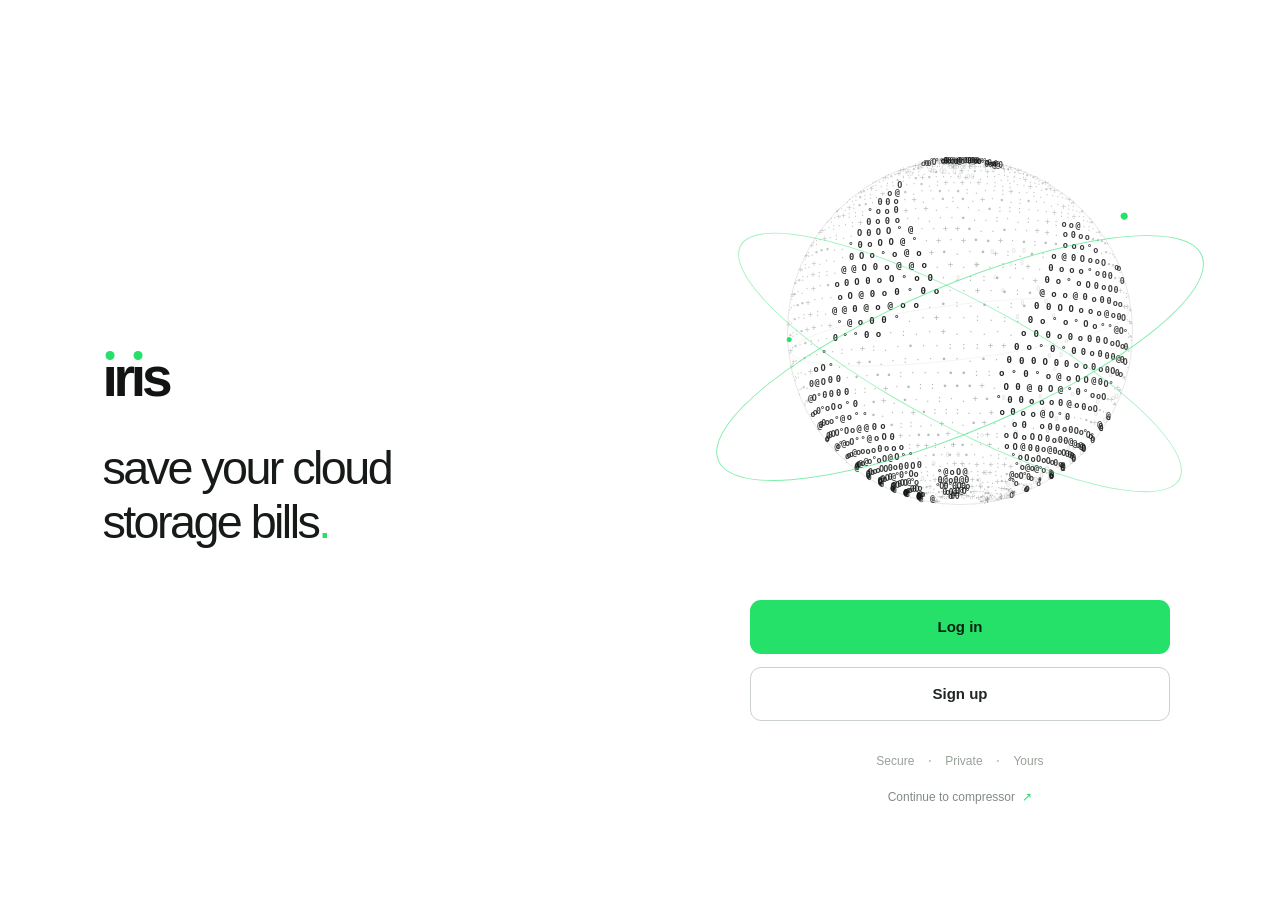
==== internal/web/static/login.html @ 063ccf09 "Initial commit: IRIS compressor" ====
<!doctype html>
<html lang="en">
<head>
  <meta charset="utf-8">
  <meta name="viewport" content="width=device-width, initial-scale=1">
  <meta name="theme-color" content="#ffffff">
  <meta name="description" content="IRIS — save your cloud storage bills.">
  <title>IRIS — Save your cloud storage bills</title>
  <link rel="stylesheet" href="css/styles.css">
  <script src="js/globe.js" defer></script>
  <script src="js/site.js" defer></script>
  <script src="js/clerk-auth.js" defer></script>
</head>
<body class="login-page">
  <main class="login-layout">
    <section class="login-brand-panel" aria-label="IRIS introduction">
      <a class="brand login-brand" href="index.html" aria-label="IRIS home">
        <span class="brand-i">ı</span><span>r</span><span class="brand-i">ı</span><span>s</span>
      </a>

      <h1>save your cloud<br>storage bills<span class="green-dot">.</span></h1>
    </section>

    <section class="login-action-panel" aria-label="Account options">
      <div class="globe-stage" aria-label="Rotating ASCII globe">
        <canvas id="globe-canvas" role="img" aria-label="A monochrome globe formed from ASCII characters, rotating clockwise"></canvas>
        <span class="globe-orbit orbit-one" aria-hidden="true"><i></i></span>
        <span class="globe-orbit orbit-two" aria-hidden="true"><i></i></span>
      </div>

      <div class="auth-actions">
        <button class="button button-green auth-open" data-auth-mode="login" type="button">Log in</button>
        <button class="button button-outline auth-open" data-auth-mode="signup" type="button">Sign up</button>
      </div>

      <p class="trust-line"><span>Secure</span><i>•</i><span>Private</span><i>•</i><span>Yours</span></p>
      <a class="continue-link" href="index.html">Continue to compressor <span aria-hidden="true">↗</span></a>
    </section>
  </main>

  <dialog class="auth-dialog" id="auth-dialog" aria-labelledby="auth-title">
    <button class="dialog-close" id="auth-close" type="button" aria-label="Close dialog">×</button>
    <p class="eyebrow">WELCOME TO IRIS</p>
    <h2 id="auth-title">Log in</h2>
    <p class="dialog-description">Account access is a visual prototype and isn't connected to an authentication service yet.</p>

    <form id="auth-form">
      <label for="auth-email">Email</label>
      <input id="auth-email" name="email" type="email" placeholder="you@example.com" autocomplete="email" required>

      <label for="auth-password">Password</label>
      <input id="auth-password" name="password" type="password" placeholder="Enter a password" autocomplete="current-password" minlength="8" required>

      <button class="button button-green auth-submit" type="submit">Continue</button>
    </form>

    <p class="auth-notice" id="auth-notice" role="status" hidden></p>
    <button class="text-button dialog-mode-toggle" id="auth-mode-toggle" type="button">Don't have an account? Sign up</button>
  </dialog>
</body>
</html>
---- internal/web/static/css/styles.css ----
:root {
  --green: #25e069;
  --green-hover: #1fce60;
  --ink: #111412;
  --muted: #747d77;
  --soft-muted: #929b94;
  --line: #dfe5e1;
  --surface: #ffffff;
  --surface-soft: #fafbfa;
  --font: "Geist", "Inter", -apple-system, BlinkMacSystemFont, "Segoe UI", sans-serif;
}

* {
  box-sizing: border-box;
}

html {
  min-width: 320px;
  scroll-behavior: smooth;
}

body {
  margin: 0;
  min-height: 100vh;
  background: var(--surface);
  color: var(--ink);
  font-family: var(--font);
  -webkit-font-smoothing: antialiased;
  text-rendering: optimizeLegibility;
}

button,
input {
  font: inherit;
}

button,
a {
  -webkit-tap-highlight-color: transparent;
}

a {
  color: inherit;
}

button:focus-visible,
a:focus-visible,
input:focus-visible {
  outline: 2px solid var(--green);
  outline-offset: 4px;
}

[hidden] {
  display: none !important;
}

.visually-hidden {
  position: absolute !important;
  width: 1px !important;
  height: 1px !important;
  padding: 0 !important;
  margin: -1px !important;
  overflow: hidden !important;
  clip: rect(0, 0, 0, 0) !important;
  white-space: nowrap !important;
  border: 0 !important;
}

/* Logo */

.brand {
  align-items: baseline;
  display: inline-flex;
  flex: 0 0 auto;
  gap: 0;
  color: var(--ink);
  font-size: 35px;
  font-weight: 850;
  letter-spacing: -.075em;
  line-height: .95;
  text-decoration: none;
  user-select: none;
}

.brand-i {
  display: inline-block;
  position: relative;
}

.brand-i::before {
  background: var(--green);
  border-radius: 50%;
  content: "";
  height: .16em;
  left: 50%;
  position: absolute;
  top: .005em;
  transform: translateX(-28%);
  width: .16em;
}

.brand-inline {
  letter-spacing: -.075em;
}

.green-dot {
  color: var(--green);
}

/* Navigation */

.site-header {
  align-items: center;
  display: grid;
  grid-template-columns: minmax(120px, 1fr) auto minmax(120px, 1fr);
  margin: 0 auto;
  max-width: 1600px;
  min-height: 94px;
  padding: 26px clamp(24px, 4.2vw, 68px);
  position: relative;
  width: 100%;
  z-index: 5;
}

.site-nav {
  align-items: center;
  display: flex;
  gap: clamp(24px, 3vw, 48px);
  justify-content: center;
}

.site-nav a {
  color: #222723;
  font-size: 15px;
  font-weight: 500;
  padding: 6px 0 8px;
  position: relative;
  text-decoration: none;
  transition: color .18s ease;
}

.site-nav a:hover {
  color: #000;
}

.site-nav a.active::after {
  background: var(--ink);
  bottom: 1px;
  content: "";
  height: 1.5px;
  left: 0;
  position: absolute;
  right: 0;
}

.page-editorial .site-nav a.active::after,
.page-home .site-nav a.active::after {
  background: var(--ink);
}

.header-spacer {
  display: block;
}

.nav-toggle {
  display: none;
}

/* Home / compressor */

.home-main {
  align-items: center;
  display: flex;
  flex-direction: column;
  justify-content: center;
  min-height: calc(100svh - 94px);
  padding: 12px 24px 34px;
}

.dropzone {
  align-items: center;
  background: #fff;
  border: 1.5px dashed #d8dfda;
  border-radius: 22px;
  display: flex;
  justify-content: center;
  min-height: 410px;
  max-width: 820px;
  padding: 36px;
  position: relative;
  transition: background-color .2s ease, border-color .2s ease, box-shadow .2s ease;
  width: min(100%, 820px);
}

.dropzone.is-dragging {
  background: #f6fff9;
  border-color: var(--green);
  box-shadow: 0 0 0 4px rgba(37, 224, 105, .07);
}

.state {
  align-items: center;
  display: flex;
  flex-direction: column;
  justify-content: center;
  text-align: center;
  width: 100%;
  animation: state-in .32s cubic-bezier(.2, .7, .25, 1) both;
}

@keyframes state-in {
  from {
    opacity: 0;
    transform: translateY(8px);
  }
  to {
    opacity: 1;
    transform: translateY(0);
  }
}

.upload-symbol {
  color: #1c211e;
  height: 54px;
  margin-bottom: 28px;
  stroke: currentColor;
  stroke-linecap: round;
  stroke-linejoin: round;
  stroke-width: 1.65;
  width: 54px;
}

.state h1 {
  font-size: clamp(27px, 3vw, 34px);
  font-weight: 700;
  letter-spacing: -.045em;
  line-height: 1.15;
  margin: 0 0 24px;
}

.state h2 {
  font-size: 24px;
  font-weight: 700;
  letter-spacing: -.035em;
  line-height: 1.2;
  margin: 0 0 10px;
}

.helper-text,
.state-description {
  color: var(--muted);
  font-size: 14px;
  line-height: 1.6;
  margin: 16px 0 0;
}

.button {
  align-items: center;
  border: 1px solid transparent;
  border-radius: 11px;
  cursor: pointer;
  display: inline-flex;
  font-size: 15px;
  font-weight: 600;
  justify-content: center;
  min-height: 49px;
  padding: 0 27px;
  text-align: center;
  text-decoration: none;
  transition: background .16s ease, border-color .16s ease, box-shadow .16s ease, transform .16s ease;
}

.button:active {
  transform: translateY(1px) scale(.99);
}

.button-green {
  background: var(--green);
  color: #06230f;
}

.button-green:hover {
  background: var(--green-hover);
  box-shadow: 0 5px 18px rgba(37, 224, 105, .17);
}

.button-outline {
  background: rgba(255, 255, 255, .72);
  border-color: #cbd2cd;
  color: #202622;
}

.button-outline:hover {
  background: #f9fbf9;
  border-color: #9ca69f;
}

.button-quiet {
  background: transparent;
  border-color: #e1e5e2;
  color: #444c46;
}

.button-quiet:hover {
  background: #f7f9f7;
}

.eyebrow {
  color: #858e88;
  font-size: 11px;
  font-weight: 700;
  letter-spacing: .11em;
  margin: 0 0 13px;
}

.selected-name {
  color: var(--ink);
  font-size: clamp(18px, 2vw, 23px);
  font-weight: 650;
  letter-spacing: -.035em;
  margin: 0;
  max-width: 100%;
  overflow-wrap: anywhere;
}

.file-icon {
  align-items: center;
  background: #effbf3;
  border-radius: 15px;
  color: #199b50;
  display: flex;
  height: 58px;
  justify-content: center;
  margin-bottom: 20px;
  width: 58px;
}

.file-icon svg {
  fill: none;
  height: 31px;
  stroke: currentColor;
  stroke-linecap: round;
  stroke-linejoin: round;
  stroke-width: 1.65;
  width: 31px;
}

.selected-actions {
  display: flex;
  flex-wrap: wrap;
  gap: 10px;
  justify-content: center;
  margin-top: 25px;
}

.text-button {
  background: transparent;
  border: 0;
  color: #737d76;
  cursor: pointer;
  font-size: 14px;
  margin-top: 17px;
  padding: 6px 10px;
  text-decoration: none;
  transition: color .16s ease;
}

.text-button:hover {
  color: var(--ink);
}

/* Upload progress */

.progress-ring {
  align-items: center;
  background: conic-gradient(
    var(--green) 0deg var(--progress, 0deg),
    #e9eeeb var(--progress, 0deg) 360deg
  );
  border-radius: 50%;
  display: flex;
  height: 106px;
  justify-content: center;
  margin-bottom: 27px;
  position: relative;
  width: 106px;
}

.progress-ring::before {
  background: #fff;
  border-radius: 50%;
  content: "";
  inset: 5px;
  position: absolute;
}

.progress-ring span {
  color: #202622;
  font-size: 21px;
  font-weight: 650;
  letter-spacing: -.04em;
  position: relative;
}

.progress-ring.is-processing {
  animation: ring-spin .9s linear infinite;
  background: conic-gradient(
    from 25deg,
    #e7eee9 0deg,
    #e7eee9 235deg,
    var(--green) 290deg,
    var(--green) 360deg
  );
}

.progress-ring.is-processing span {
  display: none;
}

@keyframes ring-spin {
  to {
    transform: rotate(360deg);
  }
}

/* Success checkmark */

.success-mark {
  height: 106px;
  margin-bottom: 25px;
  width: 106px;
}

.success-mark svg {
  display: block;
  height: 100%;
  overflow: visible;
  width: 100%;
}

.success-circle {
  fill: none;
  stroke: var(--green);
  stroke-dasharray: 264;
  stroke-dashoffset: 264;
  stroke-linecap: round;
  stroke-width: 3;
  animation: draw-circle .45s ease-out forwards;
}

.success-tick {
  fill: none;
  stroke: var(--green);
  stroke-dasharray: 70;
  stroke-dashoffset: 70;
  stroke-linecap: round;
  stroke-linejoin: round;
  stroke-width: 5.5;
  animation: draw-tick .35s .38s cubic-bezier(.22, .8, .25, 1) forwards;
}

.state-success .success-mark {
  animation: tick-pop .36s .55s cubic-bezier(.2, .8, .2, 1) both;
}

@keyframes draw-circle {
  to {
    stroke-dashoffset: 0;
  }
}

@keyframes draw-tick {
  to {
    stroke-dashoffset: 0;
  }
}

@keyframes tick-pop {
  0% { transform: scale(.92); }
  75% { transform: scale(1.055); }
  100% { transform: scale(1); }
}

.error-mark {
  align-items: center;
  border: 2px solid #dc6f6f;
  border-radius: 50%;
  color: #c64848;
  display: flex;
  font-size: 30px;
  height: 64px;
  justify-content: center;
  margin-bottom: 24px;
  width: 64px;
}

/* Results */

.size-comparison {
  border-bottom: 1px solid #edf0ee;
  border-top: 1px solid #edf0ee;
  display: grid;
  gap: 22px;
  grid-template-columns: 1fr 1fr;
  margin: 26px auto 15px;
  max-width: 470px;
  padding: 18px 0;
  width: 100%;
}

.size-comparison div {
  display: flex;
  flex-direction: column;
  gap: 7px;
  min-width: 0;
}

.size-comparison div + div {
  border-left: 1px solid #edf0ee;
}

.size-comparison span {
  color: var(--muted);
  font-size: 13px;
}

.size-comparison strong {
  font-size: 22px;
  font-weight: 700;
  letter-spacing: -.04em;
  overflow-wrap: anywhere;
}

.savings-note {
  color: #128e44;
  font-size: 14px;
  font-weight: 650;
  margin: 0 0 20px;
}

.savings-note.is-neutral {
  color: var(--muted);
}

.download-button {
  gap: 13px;
  max-width: 350px;
  width: 100%;
}

.download-button span {
  font-size: 19px;
  line-height: 1;
}

/* About, Features and Team */

.editorial-main {
  margin: 0 auto;
  max-width: 1440px;
  padding: 70px clamp(28px, 5vw, 76px) 100px;
  width: 100%;
}

.editorial-content {
  margin-left: clamp(0px, 14vw, 205px);
  max-width: 790px;
}

.editorial-content h1 {
  color: #111412;
  font-size: clamp(52px, 5.6vw, 78px);
  font-weight: 850;
  letter-spacing: -.06em;
  line-height: 1.02;
  margin: 0 0 30px;
}

.editorial-content h2 {
  color: #171b18;
  font-size: clamp(24px, 2.4vw, 32px);
  font-weight: 500;
  letter-spacing: -.04em;
  line-height: 1.2;
  margin: 0 0 44px;
}

.editorial-copy {
  color: #171b18;
  font-size: 18px;
  font-weight: 400;
  line-height: 1.65;
}

.editorial-copy p {
  margin: 0 0 26px;
}

.closing-line {
  font-size: clamp(21px, 2vw, 27px);
  font-weight: 800;
  letter-spacing: -.04em;
  line-height: 1.35;
  margin: 58px 0 0;
}

.features-main {
  padding-top: 66px;
}

.features-content {
  max-width: 870px;
}

.editorial-content h1.uppercase-heading {
  margin-bottom: 27px;
  text-transform: uppercase;
}

.square-dot {
  display: inline-block;
  margin-left: 2px;
}

.features-intro {
  color: #202522;
  font-size: 19px;
  line-height: 1.68;
  margin: 0;
  max-width: 790px;
}

.feature-list {
  display: flex;
  flex-direction: column;
  gap: 44px;
  margin-top: 46px;
}

.feature-item h2 {
  align-items: baseline;
  display: flex;
  font-size: 23px;
  font-weight: 750;
  gap: 10px;
  letter-spacing: -.035em;
  margin: 0 0 10px;
}

.feature-item h2 span {
  color: var(--green);
  font-size: 22px;
  font-weight: 750;
}

.feature-item p {
  color: #272d29;
  font-size: 17px;
  line-height: 1.68;
  margin: 0 0 0 52px;
  max-width: 740px;
}

.team-main {
  min-height: calc(100svh - 94px);
}

.text-link {
  align-items: center;
  color: #111412;
  display: inline-flex;
  font-size: 16px;
  font-weight: 650;
  gap: 10px;
  margin-top: 24px;
  text-decoration-thickness: 1px;
  text-underline-offset: 5px;
}

.text-link span {
  color: var(--green);
}

/* Login and sign-up prototype */

.login-page {
  background: #fff;
  min-height: 100svh;
  overflow-x: hidden;
}

.login-layout {
  display: grid;
  grid-template-columns: 1fr 1fr;
  min-height: 100svh;
}

.login-brand-panel {
  align-items: flex-start;
  display: flex;
  flex-direction: column;
  justify-content: center;
  padding: clamp(36px, 8vw, 130px);
  padding-right: clamp(30px, 5vw, 90px);
}

.login-brand {
  font-size: clamp(42px, 4.3vw, 58px);
  margin-bottom: 38px;
}

.login-brand-panel h1 {
  color: #171b18;
  font-size: clamp(34px, 3.65vw, 54px);
  font-weight: 480;
  letter-spacing: -.055em;
  line-height: 1.16;
  margin: 0;
}

.login-action-panel {
  align-items: center;
  display: flex;
  flex-direction: column;
  justify-content: center;
  min-width: 0;
  padding: 44px clamp(28px, 5.5vw, 84px);
  position: relative;
}

/* Globe */

.globe-stage {
  aspect-ratio: 1;
  margin-bottom: 33px;
  max-width: 470px;
  position: relative;
  width: min(100%, 470px);
}

#globe-canvas {
  display: block;
  height: 100%;
  position: relative;
  width: 100%;
  z-index: 1;
}

.globe-orbit {
  border: 1px solid rgba(37, 224, 105, .58);
  border-radius: 50%;
  height: 31%;
  left: -6%;
  pointer-events: none;
  position: absolute;
  top: 40%;
  transform: rotate(-23deg);
  width: 112%;
  z-index: 2;
}

.globe-orbit i {
  background: var(--green);
  border-radius: 50%;
  height: 7px;
  position: absolute;
  right: 10%;
  top: 2px;
  width: 7px;
}

.orbit-two {
  border-color: rgba(37, 224, 105, .42);
  height: 27%;
  left: -3%;
  top: 43%;
  transform: rotate(28deg);
  width: 106%;
}

.orbit-two i {
  height: 5px;
  left: 17%;
  right: auto;
  top: auto;
  bottom: 0;
  width: 5px;
}

.auth-actions {
  display: flex;
  flex-direction: column;
  gap: 13px;
  max-width: 420px;
  width: min(100%, 420px);
}

.auth-actions .button {
  min-height: 54px;
  width: 100%;
}

.auth-actions .button-green {
  box-shadow: none;
}

.trust-line {
  align-items: center;
  color: #98a19a;
  display: flex;
  font-size: 12px;
  gap: 14px;
  justify-content: center;
  margin: 33px 0 0;
}

.trust-line i {
  color: #bdc5bf;
  font-size: 8px;
  font-style: normal;
}

.continue-link {
  color: #818b83;
  font-size: 12px;
  margin-top: 22px;
  text-decoration: none;
  transition: color .16s ease;
}

.continue-link:hover {
  color: #222723;
}

.continue-link span {
  color: var(--green);
  margin-left: 4px;
}

/* Authentication dialog */

.auth-dialog {
  background: #fff;
  border: 1px solid #e4e9e5;
  border-radius: 20px;
  box-shadow: 0 24px 90px rgba(15, 24, 18, .15);
  color: var(--ink);
  max-width: min(440px, calc(100vw - 32px));
  padding: 32px;
  width: 440px;
}

.auth-dialog::backdrop {
  background: rgba(10, 14, 11, .28);
  backdrop-filter: blur(5px);
}

.auth-dialog[open] {
  animation: dialog-in .23s ease both;
}

@keyframes dialog-in {
  from {
    opacity: 0;
    transform: translateY(7px) scale(.985);
  }
  to {
    opacity: 1;
    transform: translateY(0) scale(1);
  }
}

.dialog-close {
  align-items: center;
  background: transparent;
  border: 0;
  color: #727b74;
  cursor: pointer;
  display: flex;
  font-size: 26px;
  height: 32px;
  justify-content: center;
  line-height: 1;
  padding: 0;
  position: absolute;
  right: 23px;
  top: 19px;
  width: 32px;
}

.auth-dialog h2 {
  font-size: 32px;
  font-weight: 750;
  letter-spacing: -.05em;
  margin: 0 0 10px;
}

.dialog-description {
  color: var(--muted);
  font-size: 14px;
  line-height: 1.55;
  margin: 0 0 22px;
}

.auth-dialog form {
  display: flex;
  flex-direction: column;
  gap: 9px;
}

.auth-dialog label {
  color: #303832;
  font-size: 13px;
  font-weight: 600;
  margin-top: 5px;
}

.auth-dialog input {
  background: #fcfdfc;
  border: 1px solid #dce3de;
  border-radius: 9px;
  color: var(--ink);
  min-height: 46px;
  padding: 0 12px;
  width: 100%;
}

.auth-dialog input:focus {
  border-color: var(--green);
  outline: 2px solid rgba(37, 224, 105, .16);
}

.auth-submit {
  margin-top: 11px;
  width: 100%;
}

.auth-notice {
  background: #f3fbf5;
  border-radius: 9px;
  color: #277142;
  font-size: 13px;
  line-height: 1.5;
  margin: 14px 0 0;
  padding: 11px 12px;
}

.dialog-mode-toggle {
  display: block;
  margin: 16px auto 0;
}

/* Tablet */

@media (max-width: 900px) {
  .site-header {
    grid-template-columns: 1fr auto;
    min-height: 82px;
    padding: 22px 28px;
  }

  .site-header .header-spacer {
    display: none;
  }

  .site-nav {
    gap: 24px;
  }

  .editorial-content {
    margin-left: clamp(0px, 7vw, 90px);
  }

  .login-brand-panel {
    padding: 7vw;
  }

  .login-action-panel {
    padding: 38px 5vw;
  }

  .globe-stage {
    max-width: 400px;
  }
}

/* Mobile */

@media (max-width: 680px) {
  .site-header {
    grid-template-columns: 1fr auto;
    min-height: 75px;
    padding: 20px 22px;
  }

  .brand {
    font-size: 32px;
  }

  .nav-toggle {
    align-items: center;
    background: transparent;
    border: 1px solid #e1e6e2;
    border-radius: 9px;
    cursor: pointer;
    display: flex;
    flex-direction: column;
    gap: 5px;
    height: 38px;
    justify-content: center;
    width: 42px;
  }

  .nav-toggle span {
    background: #1f2520;
    display: block;
    height: 1.5px;
    width: 17px;
  }

  .site-nav {
    align-items: stretch;
    background: #fff;
    border: 1px solid #e4e8e5;
    border-radius: 14px;
    box-shadow: 0 14px 35px rgba(15, 25, 18, .07);
    display: none;
    flex-direction: column;
    gap: 0;
    padding: 8px 17px;
    position: absolute;
    right: 20px;
    top: 66px;
    width: 185px;
  }

  .site-nav.is-open {
    display: flex;
  }

  .site-nav a {
    padding: 12px 2px;
  }

  .site-nav a.active::after {
    bottom: 6px;
    right: auto;
    width: 24px;
  }

  .home-main {
    min-height: calc(100svh - 75px);
    padding: 20px 16px 28px;
  }

  .dropzone {
    border-radius: 19px;
    min-height: 390px;
    padding: 26px 18px;
  }

  .upload-symbol {
    margin-bottom: 24px;
  }

  .state h1 {
    font-size: 27px;
  }

  .state h2 {
    font-size: 22px;
  }

  .selected-actions {
    align-items: stretch;
    flex-direction: column;
    max-width: 280px;
    width: 100%;
  }

  .selected-actions .button {
    width: 100%;
  }

  .editorial-main {
    padding: 58px 25px 75px;
  }

  .editorial-content {
    margin-left: 0;
  }

  .editorial-content h1 {
    font-size: clamp(45px, 12vw, 62px);
    margin-bottom: 25px;
  }

  .editorial-content h2 {
    font-size: 25px;
    margin-bottom: 34px;
  }

  .editorial-copy {
    font-size: 16px;
    line-height: 1.7;
  }

  .editorial-copy p {
    margin-bottom: 22px;
  }

  .closing-line {
    font-size: 22px;
    margin-top: 42px;
  }

  .features-main {
    padding-top: 53px;
  }

  .features-intro {
    font-size: 16px;
    line-height: 1.65;
  }

  .feature-list {
    gap: 32px;
    margin-top: 38px;
  }

  .feature-item h2 {
    font-size: 20px;
    gap: 8px;
  }

  .feature-item h2 span {
    font-size: 18px;
  }

  .feature-item p {
    font-size: 15px;
    margin-left: 0;
  }

  .team-main {
    min-height: calc(100svh - 75px);
  }

  .login-layout {
    grid-template-columns: 1fr;
    grid-template-rows: auto 1fr;
    min-height: 100svh;
  }

  .login-brand-panel {
    justify-content: flex-start;
    padding: 46px 27px 18px;
  }

  .login-brand {
    font-size: 40px;
    margin-bottom: 27px;
  }

  .login-brand-panel h1 {
    font-size: clamp(31px, 8vw, 43px);
  }

  .login-action-panel {
    justify-content: flex-start;
    padding: 14px 28px 35px;
  }

  .globe-stage {
    margin-bottom: 15px;
    max-width: min(74vw, 330px);
  }

  .auth-actions {
    max-width: 360px;
  }

  .auth-actions .button {
    min-height: 49px;
  }

  .trust-line {
    margin-top: 22px;
  }

  .continue-link {
    margin-top: 16px;
  }
}

@media (prefers-reduced-motion: reduce) {
  *,
  *::before,
  *::after {
    animation-duration: .01ms !important;
    animation-iteration-count: 1 !important;
    scroll-behavior: auto !important;
    transition-duration: .01ms !important;
  }
}
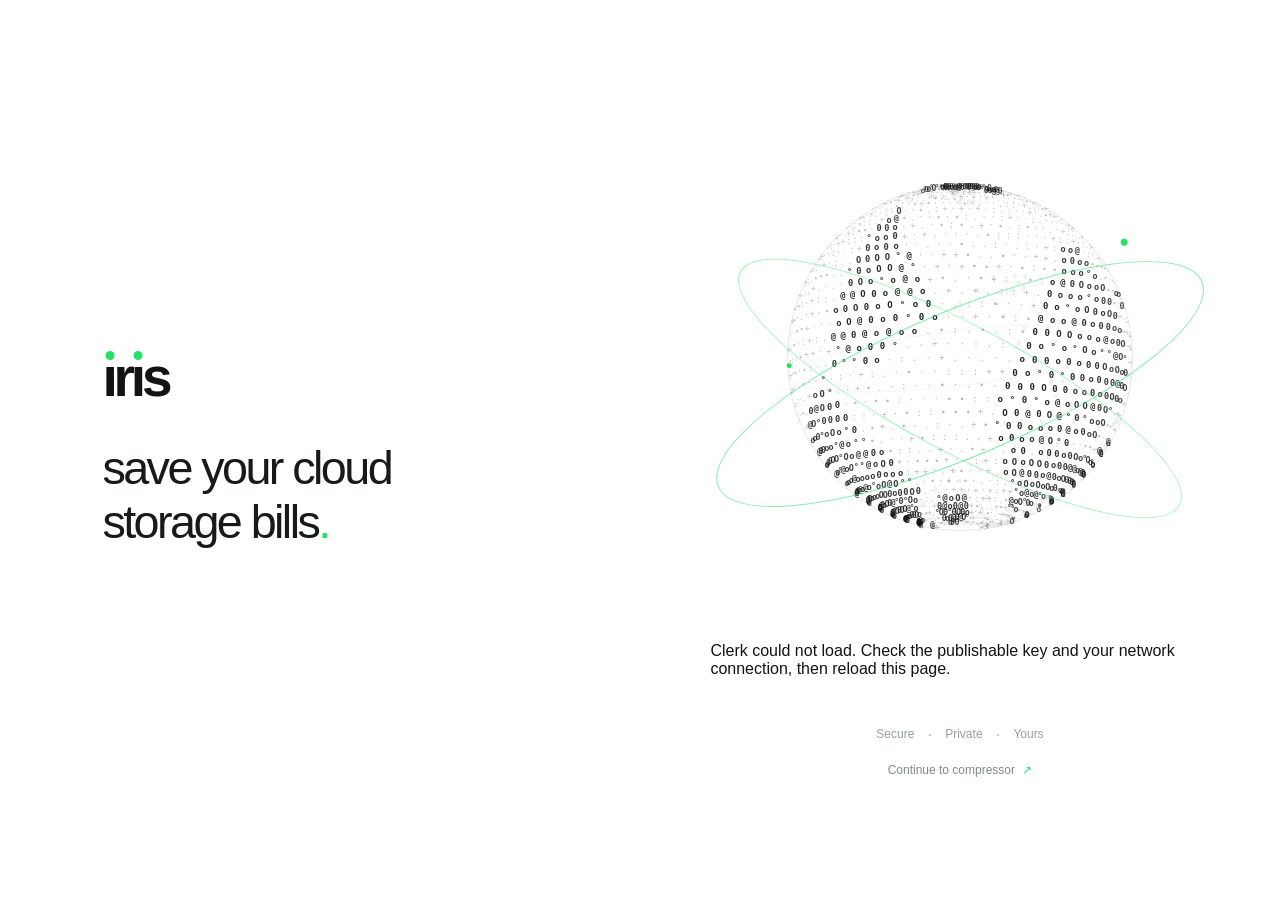
==== commit 5df9cb6b: "Replace login prototype with Clerk sign-in mount" ====
--- a/internal/web/static/login.html
+++ b/internal/web/static/login.html
@@ -4,58 +4,37 @@
   <meta charset="utf-8">
   <meta name="viewport" content="width=device-width, initial-scale=1">
   <meta name="theme-color" content="#ffffff">
-  <meta name="description" content="IRIS — save your cloud storage bills.">
-  <title>IRIS — Save your cloud storage bills</title>
+  <meta name="description" content="Log in to IRIS.">
+  <title>Log in — IRIS</title>
   <link rel="stylesheet" href="css/styles.css">
   <script src="js/globe.js" defer></script>
   <script src="js/site.js" defer></script>
   <script src="js/clerk-auth.js" defer></script>
 </head>
-<body class="login-page">
+<body class="login-page" data-auth-mode="signin">
   <main class="login-layout">
     <section class="login-brand-panel" aria-label="IRIS introduction">
       <a class="brand login-brand" href="index.html" aria-label="IRIS home">
         <span class="brand-i">ı</span><span>r</span><span class="brand-i">ı</span><span>s</span>
       </a>
-
       <h1>save your cloud<br>storage bills<span class="green-dot">.</span></h1>
     </section>
 
-    <section class="login-action-panel" aria-label="Account options">
+    <section class="login-action-panel" aria-label="Log in to IRIS">
       <div class="globe-stage" aria-label="Rotating ASCII globe">
         <canvas id="globe-canvas" role="img" aria-label="A monochrome globe formed from ASCII characters, rotating clockwise"></canvas>
         <span class="globe-orbit orbit-one" aria-hidden="true"><i></i></span>
         <span class="globe-orbit orbit-two" aria-hidden="true"><i></i></span>
       </div>
 
-      <div class="auth-actions">
-        <button class="button button-green auth-open" data-auth-mode="login" type="button">Log in</button>
-        <button class="button button-outline auth-open" data-auth-mode="signup" type="button">Sign up</button>
+      <div class="clerk-auth-wrap">
+        <div id="clerk-form"></div>
+        <p id="auth-error" class="auth-page-error" role="alert" hidden></p>
       </div>
 
       <p class="trust-line"><span>Secure</span><i>•</i><span>Private</span><i>•</i><span>Yours</span></p>
       <a class="continue-link" href="index.html">Continue to compressor <span aria-hidden="true">↗</span></a>
     </section>
   </main>
-
-  <dialog class="auth-dialog" id="auth-dialog" aria-labelledby="auth-title">
-    <button class="dialog-close" id="auth-close" type="button" aria-label="Close dialog">×</button>
-    <p class="eyebrow">WELCOME TO IRIS</p>
-    <h2 id="auth-title">Log in</h2>
-    <p class="dialog-description">Account access is a visual prototype and isn't connected to an authentication service yet.</p>
-
-    <form id="auth-form">
-      <label for="auth-email">Email</label>
-      <input id="auth-email" name="email" type="email" placeholder="you@example.com" autocomplete="email" required>
-
-      <label for="auth-password">Password</label>
-      <input id="auth-password" name="password" type="password" placeholder="Enter a password" autocomplete="current-password" minlength="8" required>
-
-      <button class="button button-green auth-submit" type="submit">Continue</button>
-    </form>
-
-    <p class="auth-notice" id="auth-notice" role="status" hidden></p>
-    <button class="text-button dialog-mode-toggle" id="auth-mode-toggle" type="button">Don't have an account? Sign up</button>
-  </dialog>
 </body>
 </html>
